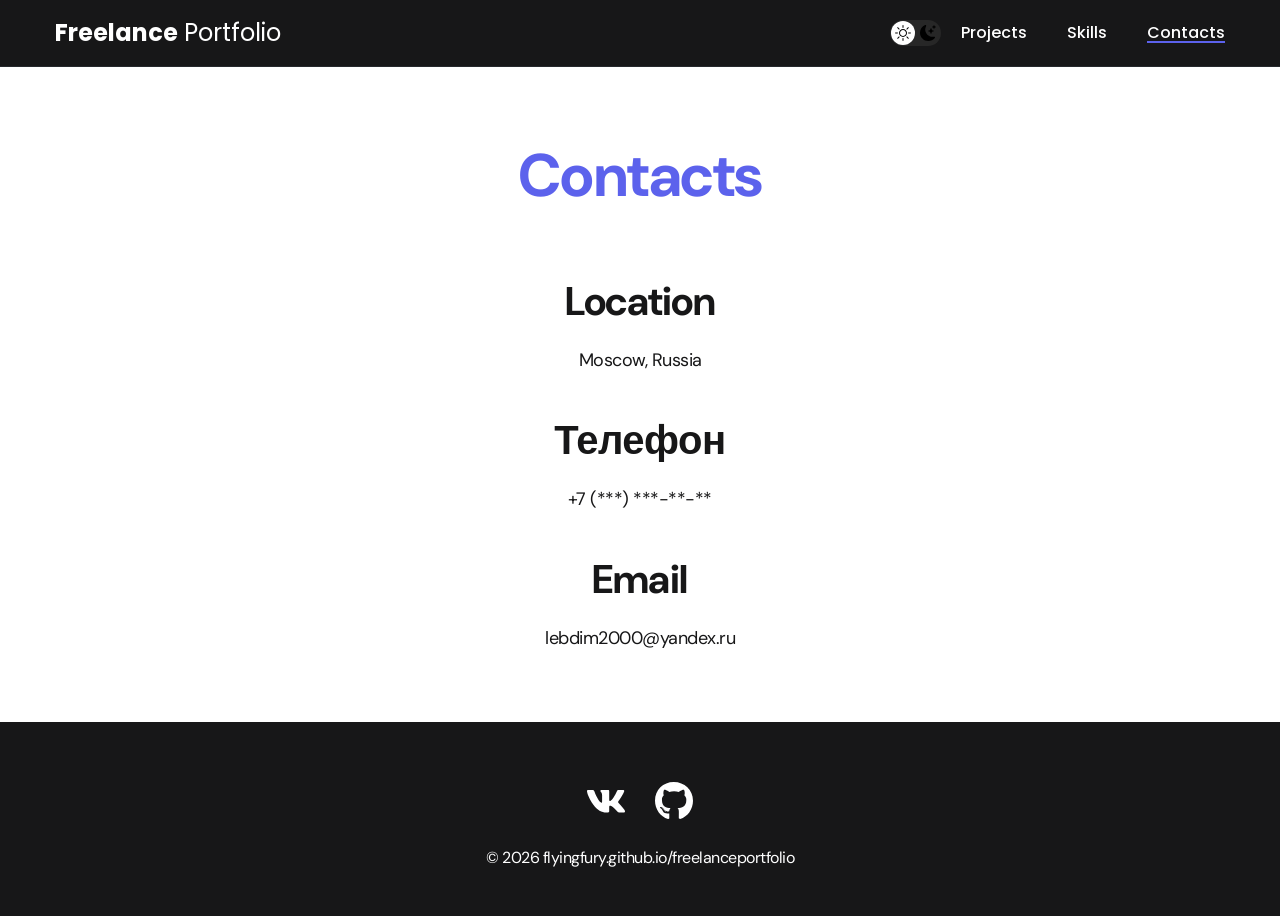
==== contacts.html @ 2fadafa0 "My first commit" ====
<!DOCTYPE html>
<html lang="en">
<head>
    <meta charset="UTF-8">
    <meta http-equiv="X-UA-Compatible" content="IE=edge">
    <meta name="viewport" content="width=device-width, initial-scale=1.0, user-scalable=no">
    <title>Freelance Portfolio</title>
    <link rel="stylesheet" href="style/css/style.css">
    <link rel="stylesheet" href="style/css/media.css">
</head>
<body>
    <nav class="nav">
        <div class="container">
            <div class="nav__wrapper">
                <a href="index.html" class="logo"><strong>Freelance</strong> Portfolio</a>
                <button class="dark-mode-btn">
                    <img src="images/icons/sun.svg" alt="Light mode" class="dark-mode-btn__icon">
                    <img src="images/icons/moon.svg" alt="Dark mode" class="dark-mode-btn__icon">
                </button>
                <ul class="nav__menu menu">
                    <li class="menu__item"><a href="index.html" class="menu__link">Projects</a></li>
                    <li class="menu__item"><a href="skills.html" class="menu__link">Skills</a></li>
                    <li class="menu__item"><a href="contacts.html" class="menu__link active">Contacts</a></li>
                </ul>
            </div>
        </div>
    </nav>

    <main class="main">
        <div class="container">
            <h1 class="title-1" id="main__title">Contacts</h1>
            <ul class="content__list">
                <li class="content__item">
                    <h2 class="title-2">Location</h2>
                    <p>Moscow, Russia</p>
                </li>
                <li class="content__item">
                    <h2 class="title-2">Телефон</h2>
                    <p>+7 (***) ***-**-**</p>
                </li>
                <li class="content__item">
                    <h2 class="title-2">Email</h2>
                    <p>lebdim2000@yandex.ru</p>
                </li>
            </ul>
        </div>
    </main>

    <footer class="footer">
        <div class="container">
            <div class="footer__wrapper">
                <ul class="social">
                    <li class="social__item"><a href="https://vk.com/lebdim2000" target="_blank"><img src="images/icons/vk.svg" alt="link"></a></li>
                    <li class="social__item"><a href="https://github.com/flyingfury?tab=repositories" target="_blank"><img src="images/icons/gitHub.svg" alt="link"></a></li>
                </ul>
                <div class="copyright">
                    <p>© 2026 flyingfury.github.io/freelanceportfolio</p>
                </div>
            </div>
        </div>
    </footer>

    <script src="js/Script.js"></script>
</body>
</html>
---- style/css/style.css ----
@import url("https://fonts.googleapis.com/css2?family=DM+Sans:wght@400;500;700&family=Poppins:wght@400;500;700&display=swap");
*, *::before, *::after {
  padding: 0;
  margin: 0;
  border: none;
  box-sizing: border-box;
  -moz-box-sizing: border-box;
  -webkit-box-sizing: border-box;
}

*:focus, *:active {
  outline: none;
}

html, body, div, span, applet, object, iframe, h1, h2, h3, h4, h5, h6, p, blockquote, pre, a, abbr, acronym, address, big, cite, code, del, dfn, em, img, ins, kbd, samp, strike, sub, sup, tt, var, center, dl, dt, dd, ol, ul, li, fieldset, form, label, legend, table, caption, tbody, tfoot, thead, tr, th, td, article, aside, canvas, details, embed, figure, figcaption, footer, header, hgroup, menu, nav, output, ruby, section, summary, time, mark, audio, video {
  margin: 0;
  padding: 0;
  border: 0;
  font-size: 100%;
  font: inherit;
  vertical-align: baseline;
}

article, aside, details, figcaption, figure, footer, header, hgroup, menu, nav, section, main {
  display: block;
}

small {
  font-size: 80%;
}

html, body {
  font-family: sans-serif;
  font-size: 16px;
  line-height: 1;
  -moz-text-size-adjust: 100%;
  -webkit-text-size-adjust: 100%;
  text-size-adjust: 100%;
  font-weight: normal;
}

input, button, textarea {
  font-family: inherit;
}

input::-ms-clear {
  display: none;
}

a:focus, a:active, a:link, a:visited {
  outline: none;
  text-decoration: none;
}

a:hover {
  text-decoration: none;
}

a {
  text-decoration: none;
  color: #000;
}

ul, ol, li {
  list-style: none;
}

h1, h2, h3, h4, h5, h6, p {
  font-size: inherit;
  font-weight: inherit;
}

hr {
  width: 100%;
  height: 1px;
  background-color: #101010;
}

button {
  cursor: pointer;
}

button::-moz-focus-inner {
  padding: 0;
  border: 0;
}

input, textarea, button, select {
  font-family: inherit;
  font-size: inherit;
  color: inherit;
  background-color: transparent;
}

input::-ms-clear {
  display: none;
}

address {
  font-style: normal;
}

button, input[type=submit] {
  display: inline-block;
  box-shadow: none;
  background-color: transparent;
  background: none;
  cursor: pointer;
}

input:focus, input:active,
button:focus, button:active {
  outline: none;
}

button::-moz-focus-inner {
  padding: 0;
  border: 0;
}

label {
  cursor: pointer;
}

legend {
  display: block;
}

.wrapper {
  min-height: 100vh;
  margin: 0 10px;
}

/*
font-family: 'DM Sans', sans-serif;
font-family: 'Poppins', sans-serif;
*/
:root {
  --white: #fff;
  --black--border: #26292D;
  --black: #171718;
  --purple: #5C62EC;
  --text-color: var(--black);
  --dark-bg: var(--black);
  --dark-border: var(--black--border);
  --text: var(--white);
  --accent: var(--purple);
  --page-bg: var(--white);
  --text-color: var(--black);
  --title-1: var(--accent);
  --project-card-bg: var(--white);
  --project-card-text: var(--black);
}

.dark {
  --page-bg: #252526;
  --text-color: var(--white);
  --title-1: var(--white);
  --project-card-bg: var(--black);
  --project-card-text: var(--white);
}

html, body {
  display: flex;
  flex-direction: column;
  min-height: 100vh;
  font-size: 16px;
  font-family: "DM Sans", sans-serif;
  letter-spacing: -0.5px;
  background-color: var(--page-bg);
  color: var(--text-color);
}

.none {
  display: none !important;
}

.container {
  max-width: 1200px;
  padding: 0 15px;
  margin: 0 auto;
}

.title-1 {
  margin-bottom: 60px;
  font-size: 60px;
  font-weight: 700;
  line-height: 1.3;
  color: var(--title-1);
  text-align: center;
}

.title-2 {
  margin-bottom: 20px;
  font-weight: 700;
  font-size: 40px;
  line-height: 1.3;
}

.header {
  padding: 0;
  min-height: 695px;
  display: flex;
  justify-content: flex-start;
  align-items: center;
  flex-direction: column;
  background-color: var(--dark-bg);
  background-image: url("../../images/header-bg.png");
  background-repeat: no-repeat;
  background-size: auto;
  background-position: center center;
  color: var(--text);
  text-align: center;
}
.header__wrapper {
  padding: 0 15px;
  max-width: 100%;
  border: white;
  display: flex;
  justify-content: center;
  flex-direction: column;
  align-items: center;
  flex: 1 0 80%;
}

.header__title {
  font-size: 40px;
  font-weight: 700;
  line-height: 1.4;
  margin-bottom: 20px;
}
.header__title strong {
  font-size: 60px;
}
.header__title span.header__name {
  color: var(--accent);
}

.header__text {
  margin-bottom: 40px;
  font-size: 18px;
  line-height: 1.3;
}
.header__text p + p {
  margin-top: 1em;
}

.btn {
  display: inline-flex;
  align-items: center;
  height: 48px;
  padding: 15px 25px;
  border-radius: 5px;
  background-color: var(--accent);
  color: var(--white);
  letter-spacing: 0.15px;
  font-weight: 500;
  transition: opacity 0.2s ease-in;
}
.btn:hover {
  opacity: 0.8;
}
.btn:active {
  position: relative;
  top: 1px;
}

.btn__outline {
  display: flex;
  gap: 10px;
  align-items: center;
  height: 48px;
  padding: 12px 20px;
  border-radius: 5px;
  border: 1px solid var(--dark-border);
  background-color: var(--white);
}
.btn__outline:hover {
  opacity: 0.8;
}
.btn__outline:active {
  position: relative;
  top: 1px;
}

.nav {
  min-width: -webkit-fill-available;
  background-color: var(--dark-bg);
  border-bottom: 1px solid var(--dark-border);
  letter-spacing: normal;
  flex: 0 0 20%;
}
.nav a {
  color: var(--text);
}
.nav .nav a.menu__link {
  color: var(--text);
}
.nav__wrapper {
  padding: 20px 0;
  display: flex;
  justify-content: flex-end;
  align-items: center;
  gap: 20px;
  flex-wrap: wrap;
}
.nav__wrapper .logo {
  font-size: 24px;
  margin-right: auto;
  font-family: "Poppins", sans-serif;
}

ul.menu {
  display: flex;
  justify-content: center;
  flex-wrap: wrap;
  gap: 10px 40px;
  font-weight: 500;
  font-family: "Poppins", sans-serif;
}
ul.menu li.menu__item {
  position: relative;
  transition: all 0.2s ease-in;
}
ul.menu li.menu__item a.menu__link:hover::before {
  content: "";
  position: absolute;
  left: 0;
  top: 100%;
  display: block;
  height: 2px;
  width: 100%;
  background-color: var(--accent);
}
ul.menu a.menu__link.active::before {
  content: "";
  position: absolute;
  left: 0;
  top: 100%;
  display: block;
  height: 2px;
  width: 100%;
  background-color: var(--accent);
}

.dark-mode-btn {
  display: flex;
  justify-content: space-between;
  width: 51px;
  height: 26px;
  padding: 5px;
  border-radius: 50px;
  background-color: #272727;
  position: relative;
}
.dark-mode-btn::before {
  content: "";
  display: block;
  width: 24px;
  height: 24px;
  border-radius: 50%;
  background-color: var(--white);
  position: absolute;
  top: 1px;
  left: 1px;
  transition: left 0.2s ease-in;
}
.dark-mode-btn__icon {
  position: relative;
  z-index: 9;
}
.dark-mode-btn--active::before {
  left: 26px;
}

.main {
  padding: 70px 0;
}

.cards {
  display: flex;
  flex-flow: row wrap;
  justify-content: center;
  gap: 30px;
}

.card {
  max-width: 370px;
  background-color: var(--project-card-bg);
  box-shadow: 0 5px 35px rgba(0, 0, 0, 0.25);
  border-radius: 10px;
}

.card__img {
  border-radius: 10px;
  width: 370px;
  height: 278px;
}

.card__title {
  padding: 15px 20px 25px;
  font-weight: 700;
  font-size: 24px;
  line-height: 1.3;
  color: var(--project-card-text);
}

.project__details {
  margin: 0 auto;
  max-width: 865px;
  display: flex;
  flex-direction: column;
  align-items: center;
  text-align: center;
}

.project__img {
  max-width: 100%;
  margin-bottom: 40px;
  box-shadow: 0 5px 5px rgba(0, 0, 0, 0.25);
  border-radius: 10px;
}

.project__desc {
  margin-bottom: 30px;
  font-size: 24px;
  line-height: 1.3;
}
.project__desc p:first-child {
  font-weight: bold;
  margin-bottom: 20px;
}

.content__list {
  margin: 0 auto;
  max-width: 570px;
  text-align: center;
  display: flex;
  flex-direction: column;
  align-items: center;
  row-gap: 40px;
}

.content__item {
  font-weight: 400;
  font-size: 18px;
  line-height: 1.5;
}
.content__item p + p {
  margin-top: 0.5em;
}

.footer {
  padding: 60px 0 50px;
  background-color: var(--dark-bg);
  color: #fff;
  margin-top: auto;
}
.footer__wrapper {
  display: flex;
  flex-direction: column;
  align-items: center;
  row-gap: 27px;
}

.social {
  display: flex;
  -moz-column-gap: 30px;
       column-gap: 30px;
  align-items: center;
}

.copyright p + p {
  margin-top: 0.5em;
}
---- style/css/media.css ----
@media only screen and (max-width: 795px) {
  .cards .card__title {
    text-align: center;
  }
}
@media only screen and (max-width: 720px) {
  .header__title {
    font-size: 30px;
  }
  .header__title strong {
    font-size: 45px;
  }
  .dark-mode-btn {
    order: 0;
  }
}
@media only screen and (max-width: 630px) {
  .logo {
    font-size: 17px;
  }
  .nav__wrapper {
    justify-content: space-between;
  }
  .main {
    padding: 40px 0;
  }
  .title-1 {
    font-size: 50px;
    margin-bottom: 30px;
  }
  .title-2 {
    margin-bottom: 10px;
    font-size: 30px;
  }
  .card__title {
    font-size: 22px;
  }
  .cards {
    flex-flow: column wrap;
    align-items: center;
  }
  .card {
    width: 300px;
  }
  .card__img {
    width: 300px;
    height: 250px;
  }
  .card__title {
    font-size: 18px;
  }
  .project__desc {
    font-size: 22px;
    margin-bottom: 20px;
  }
  .content__list {
    row-gap: 30px;
  }
  .content__item {
    font-size: 16px;
  }
  .footer {
    padding: 40px 0 30px;
  }
  .footer__wrapper {
    row-gap: 20px;
  }
  .social {
    -moz-column-gap: 25px;
         column-gap: 25px;
  }
  .social__item {
    width: 24px;
  }
}
@media only screen and (max-width: 550px) {
  .header__title {
    font-size: 22px;
  }
  .header__title strong {
    font-size: 32px;
  }
  .card__title {
    font-size: 16px;
  }
  .title-1 {
    font-size: 40px;
  }
}
@media only screen and (max-width: 419px) {
  .header__title {
    font-size: 18px;
  }
  .header__title strong {
    font-size: 22px;
  }
  .card {
    width: 250px;
  }
  .card__img {
    width: 250px;
    height: 220px;
  }
  .footer__wrapper .copyright {
    font-size: 13px;
  }
}
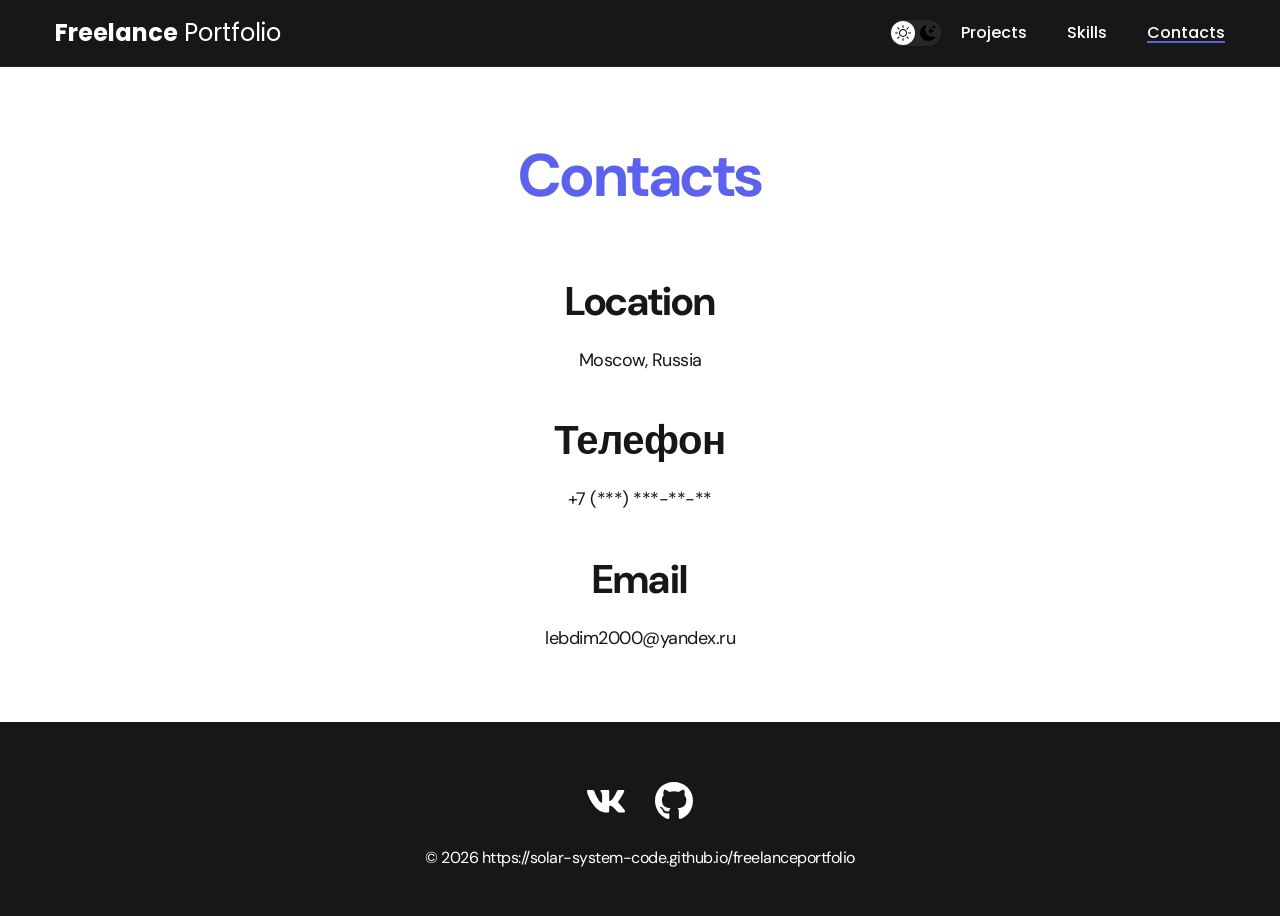
==== commit c9ea9d50: "Add files via upload" ====
--- a/contacts.html
+++ b/contacts.html
@@ -51,10 +51,10 @@
             <div class="footer__wrapper">
                 <ul class="social">
                     <li class="social__item"><a href="https://vk.com/lebdim2000" target="_blank"><img src="images/icons/vk.svg" alt="link"></a></li>
-                    <li class="social__item"><a href="https://github.com/flyingfury?tab=repositories" target="_blank"><img src="images/icons/gitHub.svg" alt="link"></a></li>
+                    <li class="social__item"><a href="https://github.com/solar-system-code" target="_blank"><img src="images/icons/gitHub.svg" alt="link"></a></li>
                 </ul>
                 <div class="copyright">
-                    <p>© 2026 flyingfury.github.io/freelanceportfolio</p>
+                    <p>© 2026 https://solar-system-code.github.io/freelanceportfolio</p>
                 </div>
             </div>
         </div>
--- a/style/css/media.css
+++ b/style/css/media.css
@@ -88,6 +88,9 @@
   }
 }
 @media only screen and (max-width: 419px) {
+  .nav__wrapper .logo {
+    font-size: 20px;
+  }
   .header__title {
     font-size: 18px;
   }
